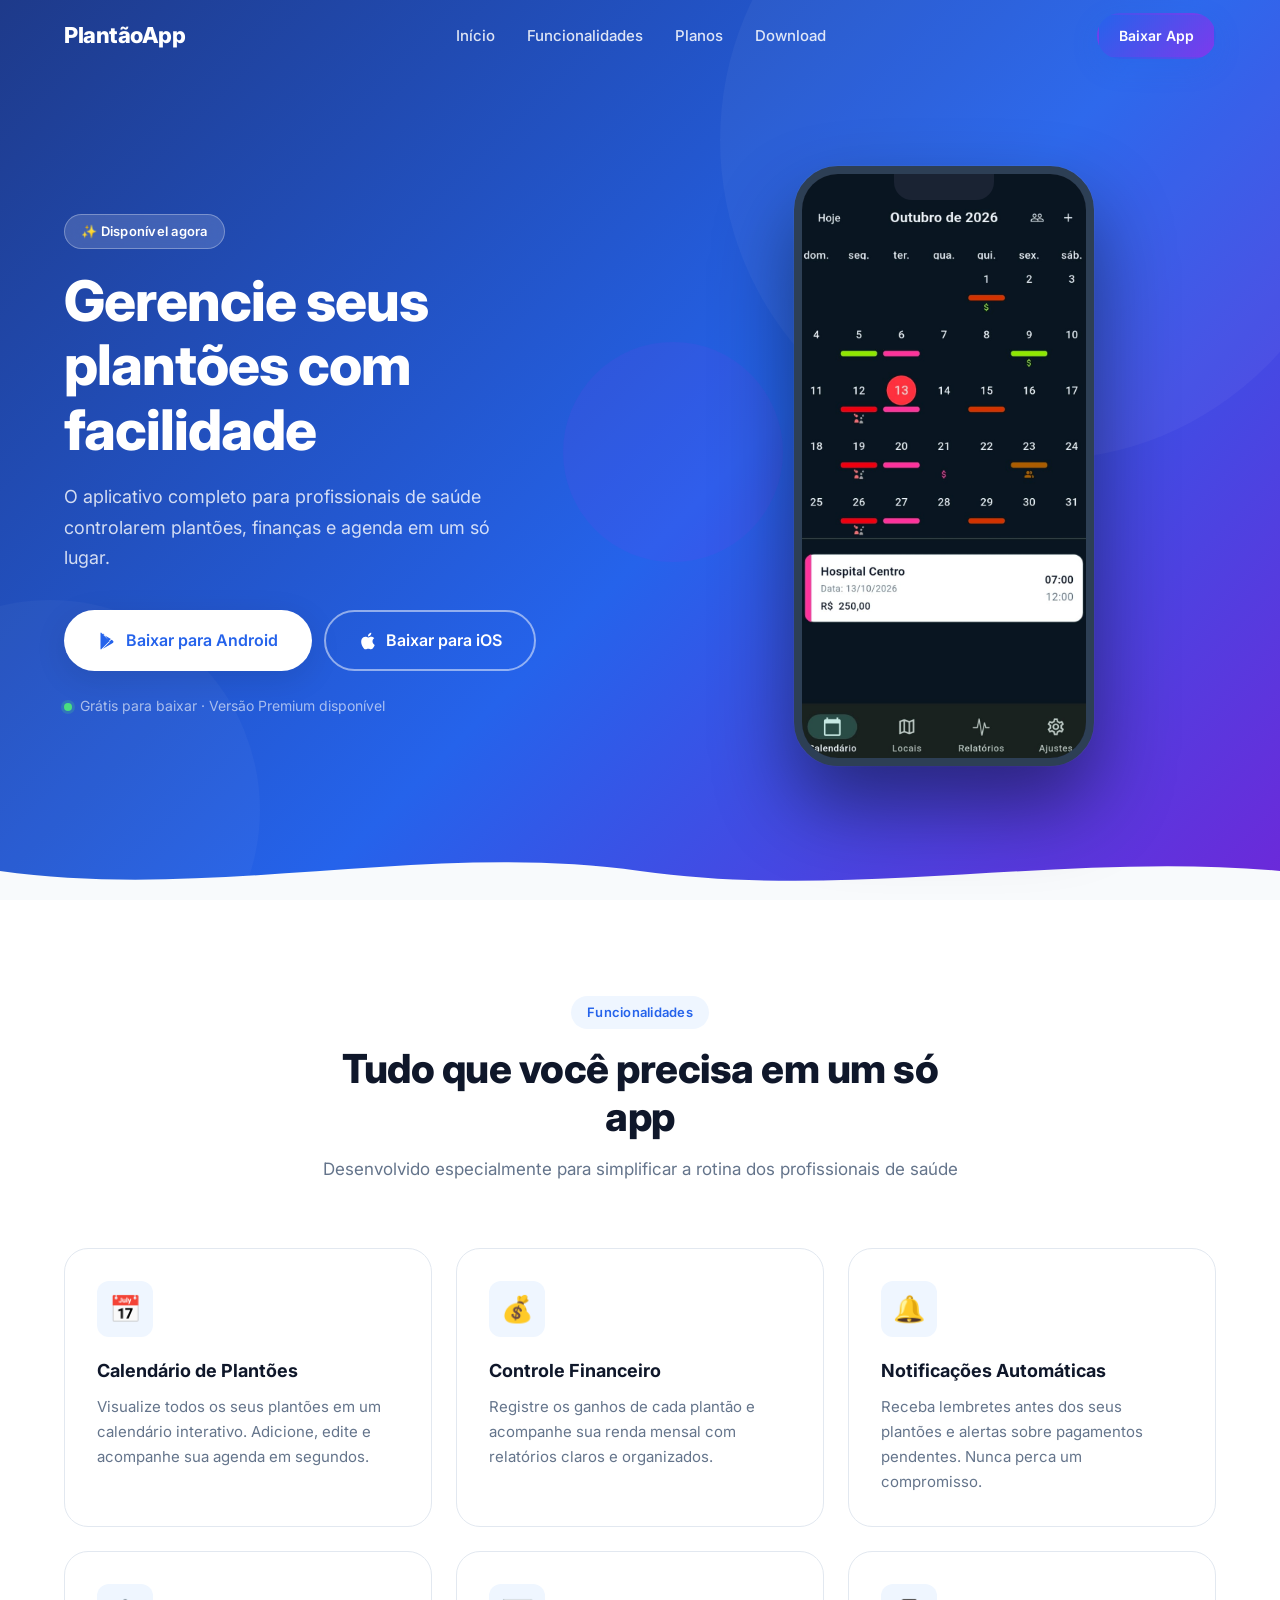
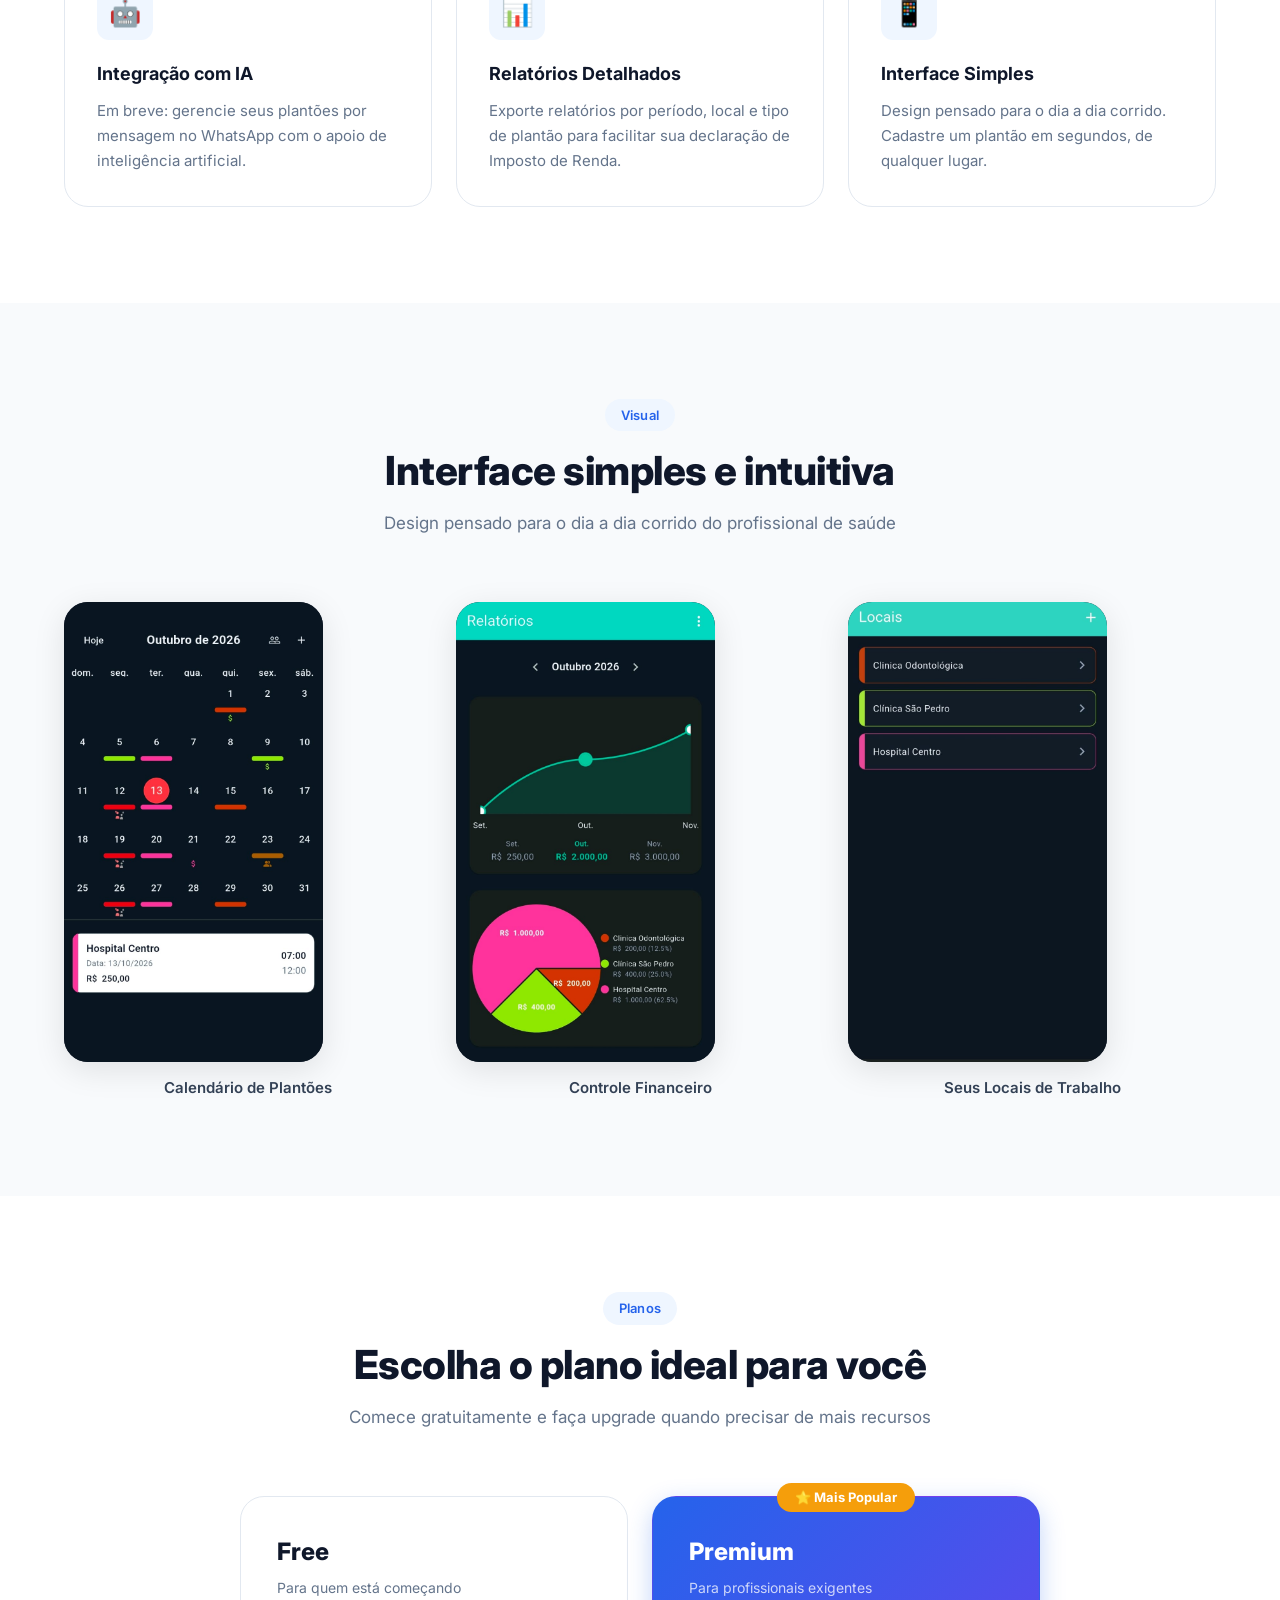
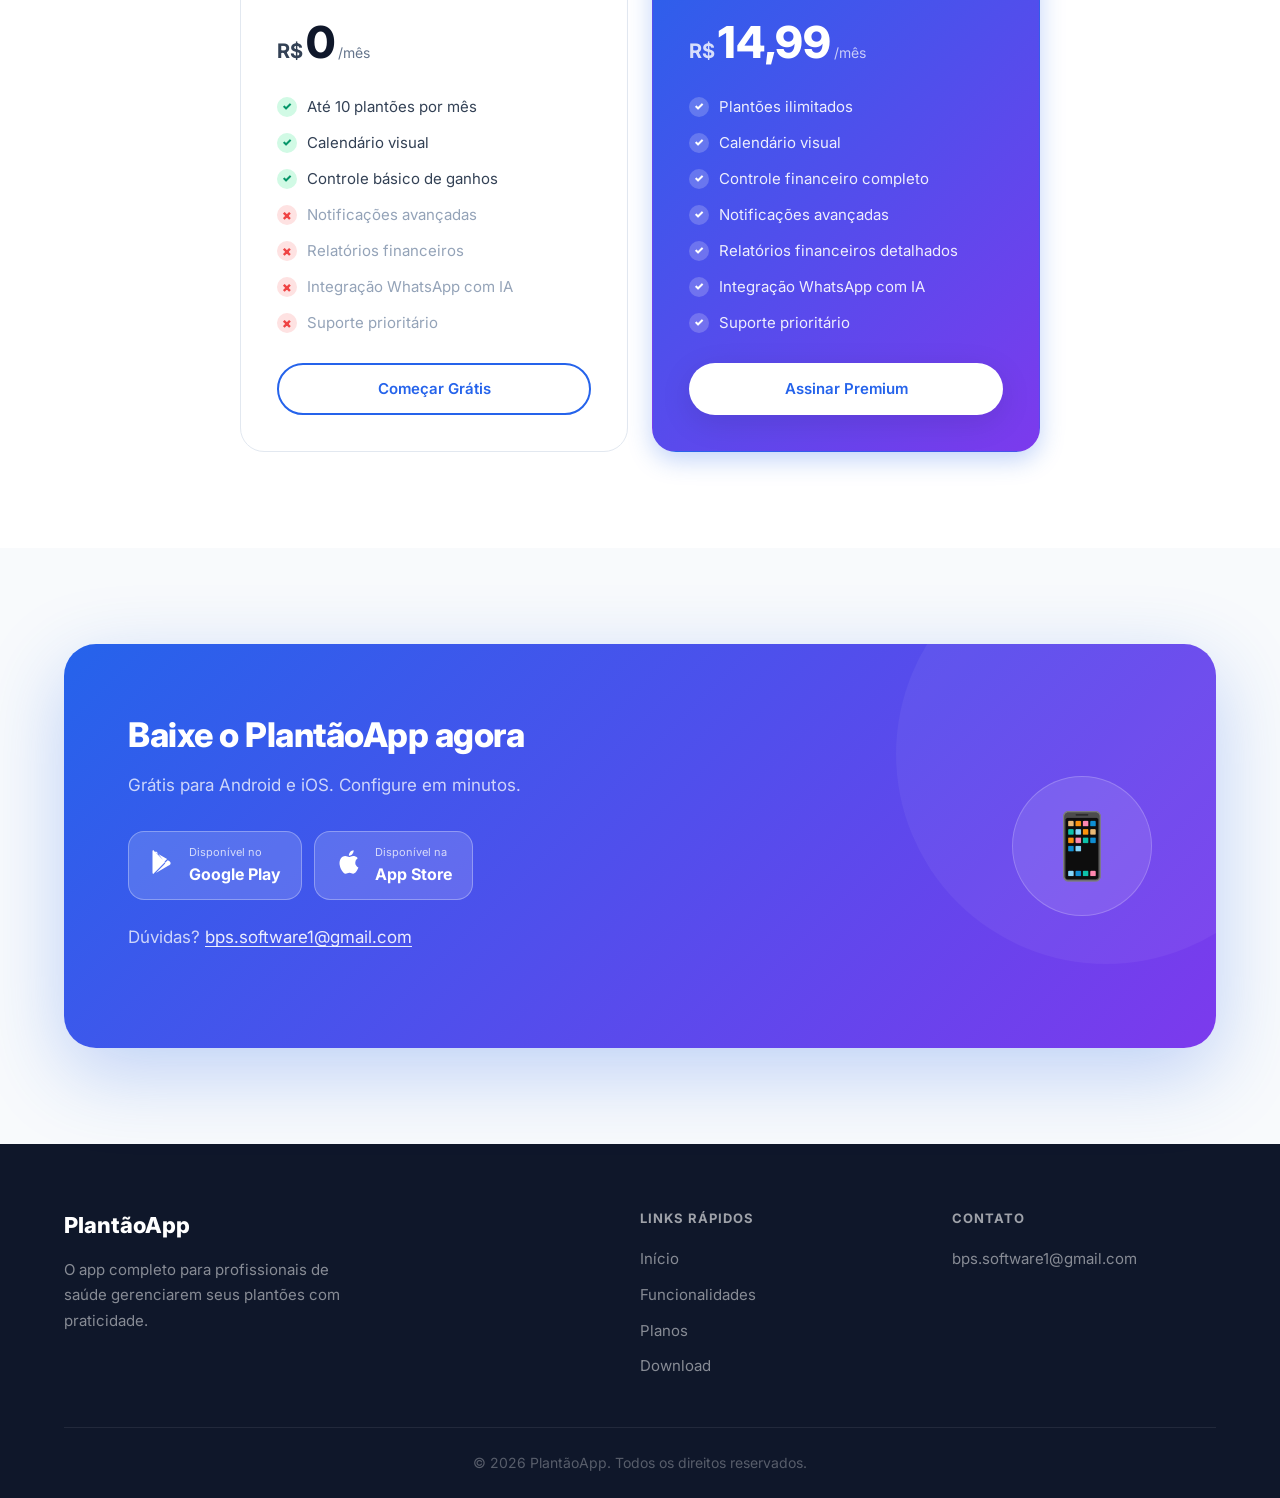
==== index.html @ 80393193 "Ultima atualização para este repositório. Continuação no github da empresa "bpsSoftwareTech"" ====
<!DOCTYPE html>
<html lang="pt-BR">
<head>
  <meta charset="UTF-8">
  <meta name="viewport" content="width=device-width, initial-scale=1.0">
  <meta name="description" id="meta-description" content="Gerencie seus plantões com facilidade">
  <meta name="theme-color" content="#2563EB">
  <title>PlantãoApp</title>
  <link rel="preconnect" href="https://fonts.googleapis.com">
  <link rel="preconnect" href="https://fonts.gstatic.com" crossorigin>
  <link href="https://fonts.googleapis.com/css2?family=Inter:wght@400;500;600;700;800&display=swap" rel="stylesheet">
  <link rel="stylesheet" href="styles.css">
</head>
<body>

  <!-- ===== NAVBAR ===== -->
  <nav class="navbar" id="navbar">
    <div class="container nav-container">
      <a href="#inicio" class="logo" id="nav-logo">APP_NAME</a>

      <ul class="nav-links" id="nav-links">
        <li><a href="#inicio" class="nav-link">Início</a></li>
        <li><a href="#funcionalidades" class="nav-link">Funcionalidades</a></li>
        <li><a href="#planos" class="nav-link">Planos</a></li>
        <li><a href="#download" class="nav-link">Download</a></li>
      </ul>

      <div class="nav-actions">
        <a href="#download" class="btn btn-primary nav-cta btn-ripple" id="nav-cta">Baixar App</a>
        <button class="hamburger" id="hamburger" aria-label="Abrir menu">
          <span></span>
          <span></span>
          <span></span>
        </button>
      </div>
    </div>
  </nav>

  <!-- ===== HERO ===== -->
  <section class="hero" id="inicio">
    <div class="hero-circles" aria-hidden="true">
      <div class="circle c1"></div>
      <div class="circle c2"></div>
      <div class="circle c3"></div>
    </div>

    <div class="container hero-container">
      <!-- Texto principal -->
      <div class="hero-text">
        <span class="badge badge-hero">✨ Disponível agora</span>
        <h1 class="hero-title" id="hero-title">Gerencie seus plantões com facilidade</h1>
        <p class="hero-subtitle" id="hero-subtitle">
          O aplicativo completo para profissionais de saúde controlarem plantões, finanças e agenda em um só lugar.
        </p>
        <div class="hero-cta">
          <a href="#" class="btn btn-white btn-large btn-ripple" id="hero-android">
            <svg width="20" height="20" viewBox="0 0 24 24" fill="currentColor" aria-hidden="true">
              <path d="M3.609 1.814L13.792 12 3.61 22.186a.996.996 0 01-.61-.92V2.734a1 1 0 01.609-.92zm10.89 10.893l2.302 2.302-10.937 6.333 8.635-8.635zm3.199-1.199c.539.428.829 1.019.829 1.492s-.29 1.064-.83 1.492l-1.628.942-2.504-2.504 2.504-2.504 1.629.942v.14zm-13.126-8.34l10.937 6.333-2.302 2.302L6.572 3.168z"/>
            </svg>
            Baixar para Android
          </a>
          <a href="#" class="btn btn-outline-white btn-large btn-ripple" id="hero-ios">
            <svg width="20" height="20" viewBox="0 0 24 24" fill="currentColor" aria-hidden="true">
              <path d="M18.71 19.5c-.83 1.24-1.71 2.45-3.05 2.47-1.34.03-1.77-.79-3.29-.79-1.53 0-2 .77-3.27.82-1.31.05-2.3-1.32-3.14-2.53C4.25 17 2.94 12.45 4.7 9.39c.87-1.52 2.43-2.48 4.12-2.51 1.28-.02 2.5.87 3.29.87.78 0 2.26-1.07 3.8-.91.65.03 2.47.26 3.64 1.98-.22.14-2.19 1.28-2.17 3.8.03 3.02 2.65 4.03 2.68 4.04-.03.07-.42 1.44-1.36 2.78M13 3.5c.73-.83 1.94-1.46 2.94-1.5.13 1.17-.34 2.35-1.04 3.19-.69.85-1.83 1.51-2.95 1.42-.15-1.15.41-2.35 1.05-3.11z"/>
            </svg>
            Baixar para iOS
          </a>
        </div>
        <p class="hero-note">
          <span class="dot-green" aria-hidden="true"></span>
          Grátis para baixar · Versão Premium disponível
        </p>
      </div>

      <!-- Mockup do app com captura de tela real -->
      <div class="hero-visual" aria-hidden="true">
        <div class="phone-mockup">
          <div class="phone-notch"></div>
          <div class="phone-screen">
            <img src="img/screenshot-calendario.jpg" alt="Calendário de plantões do app" class="phone-screenshot">
          </div>
        </div>
      </div>
    </div>

    <div class="hero-wave" aria-hidden="true">
      <svg viewBox="0 0 1440 60" xmlns="http://www.w3.org/2000/svg" preserveAspectRatio="none">
        <path d="M0,30 C240,60 480,0 720,30 C960,60 1200,10 1440,30 L1440,60 L0,60 Z" fill="#F8FAFC"/>
      </svg>
    </div>
  </section>

  <!-- ===== FUNCIONALIDADES ===== -->
  <section class="section features-section" id="funcionalidades">
    <div class="container">
      <div class="section-header fade-in">
        <span class="badge badge-section">Funcionalidades</span>
        <h2>Tudo que você precisa em um só app</h2>
        <p>Desenvolvido especialmente para simplificar a rotina dos profissionais de saúde</p>
      </div>
      <!-- Cards gerados dinamicamente pelo script.js via FEATURES array -->
      <div class="features-grid" id="features-grid"></div>
    </div>
  </section>

  <!-- ===== SCREENSHOTS ===== -->
  <section class="section screenshots-section" id="capturas">
    <div class="container">
      <div class="section-header fade-in">
        <span class="badge badge-section">Visual</span>
        <h2>Interface simples e intuitiva</h2>
        <p>Design pensado para o dia a dia corrido do profissional de saúde</p>
      </div>
      <div class="screenshots-grid">

        <div class="screenshot-card fade-in">
          <div class="screenshot-frame">
            <img src="img/screenshot-calendario.jpg" alt="Calendário de plantões do app">
          </div>
          <p class="screenshot-label">Calendário de Plantões</p>
        </div>

        <div class="screenshot-card fade-in">
          <div class="screenshot-frame">
            <img src="img/screenshot-relatorios.jpg" alt="Relatório financeiro do app">
          </div>
          <p class="screenshot-label">Controle Financeiro</p>
        </div>

        <div class="screenshot-card fade-in">
          <div class="screenshot-frame">
            <img src="img/screenshot-locais.jpg" alt="Locais de trabalho cadastrados no app">
          </div>
          <p class="screenshot-label">Seus Locais de Trabalho</p>
        </div>

      </div>
    </div>
  </section>

  <!-- ===== PLANOS ===== -->
  <section class="section pricing-section" id="planos">
    <div class="container">
      <div class="section-header fade-in">
        <span class="badge badge-section">Planos</span>
        <h2>Escolha o plano ideal para você</h2>
        <p>Comece gratuitamente e faça upgrade quando precisar de mais recursos</p>
      </div>
      <div class="pricing-grid">

        <!-- Plano Free -->
        <div class="pricing-card fade-in">
          <div class="plan-top">
            <h3 class="plan-name">Free</h3>
            <p class="plan-desc">Para quem está começando</p>
            <div class="plan-price">
              <span class="price-currency">R$</span>
              <span class="price-amount">0</span>
              <span class="price-period">/mês</span>
            </div>
          </div>
          <ul class="plan-features-list">
            <li class="feat-yes">Até 10 plantões por mês</li>
            <li class="feat-yes">Calendário visual</li>
            <li class="feat-yes">Controle básico de ganhos</li>
            <li class="feat-no">Notificações avançadas</li>
            <li class="feat-no">Relatórios financeiros</li>
            <li class="feat-no">Integração WhatsApp com IA</li>
            <li class="feat-no">Suporte prioritário</li>
          </ul>
          <a href="#download" class="btn btn-outline btn-full btn-ripple">Começar Grátis</a>
        </div>

        <!-- Plano Premium -->
        <div class="pricing-card pricing-featured fade-in">
          <div class="popular-tag">⭐ Mais Popular</div>
          <div class="plan-top">
            <h3 class="plan-name">Premium</h3>
            <p class="plan-desc">Para profissionais exigentes</p>
            <div class="plan-price">
              <span class="price-currency">R$</span>
              <span class="price-amount">14,99</span>
              <span class="price-period">/mês</span>
            </div>
          </div>
          <ul class="plan-features-list">
            <li class="feat-yes">Plantões ilimitados</li>
            <li class="feat-yes">Calendário visual</li>
            <li class="feat-yes">Controle financeiro completo</li>
            <li class="feat-yes">Notificações avançadas</li>
            <li class="feat-yes">Relatórios financeiros detalhados</li>
            <li class="feat-yes">Integração WhatsApp com IA</li>
            <li class="feat-yes">Suporte prioritário</li>
          </ul>
          <a href="#" class="btn btn-white btn-full btn-ripple" id="premium-btn">Assinar Premium</a>
        </div>

      </div>
    </div>
  </section>

  <!-- ===== DOWNLOAD ===== -->
  <section class="download-section" id="download">
    <div class="container">
      <div class="download-inner fade-in">
        <div class="download-text">
          <h2 id="download-title">Baixe agora e comece a organizar seus plantões</h2>
          <p id="download-subtitle">Grátis para Android e iOS. Configure em minutos.</p>
          <div class="store-buttons">
            <a href="#" class="store-btn btn-ripple" id="download-android">
              <div class="store-icon">
                <svg width="28" height="28" viewBox="0 0 24 24" fill="currentColor">
                  <path d="M3.609 1.814L13.792 12 3.61 22.186a.996.996 0 01-.61-.92V2.734a1 1 0 01.609-.92zm10.89 10.893l2.302 2.302-10.937 6.333 8.635-8.635zm3.199-1.199c.539.428.829 1.019.829 1.492s-.29 1.064-.83 1.492l-1.628.942-2.504-2.504 2.504-2.504 1.629.942v.14zm-13.126-8.34l10.937 6.333-2.302 2.302L6.572 3.168z"/>
                </svg>
              </div>
              <div class="store-text">
                <small>Disponível no</small>
                <strong>Google Play</strong>
              </div>
            </a>
            <a href="#" class="store-btn btn-ripple" id="download-ios">
              <div class="store-icon">
                <svg width="28" height="28" viewBox="0 0 24 24" fill="currentColor">
                  <path d="M18.71 19.5c-.83 1.24-1.71 2.45-3.05 2.47-1.34.03-1.77-.79-3.29-.79-1.53 0-2 .77-3.27.82-1.31.05-2.3-1.32-3.14-2.53C4.25 17 2.94 12.45 4.7 9.39c.87-1.52 2.43-2.48 4.12-2.51 1.28-.02 2.5.87 3.29.87.78 0 2.26-1.07 3.8-.91.65.03 2.47.26 3.64 1.98-.22.14-2.19 1.28-2.17 3.8.03 3.02 2.65 4.03 2.68 4.04-.03.07-.42 1.44-1.36 2.78M13 3.5c.73-.83 1.94-1.46 2.94-1.5.13 1.17-.34 2.35-1.04 3.19-.69.85-1.83 1.51-2.95 1.42-.15-1.15.41-2.35 1.05-3.11z"/>
                </svg>
              </div>
              <div class="store-text">
                <small>Disponível na</small>
                <strong>App Store</strong>
              </div>
            </a>
          </div>
          <p class="download-contact">
            Dúvidas? <a href="mailto:bps.software1@gmail.com" id="download-email">bps.software1@gmail.com</a>
          </p>
        </div>
        <div class="download-illustration" aria-hidden="true">
          <div class="dl-circle">📱</div>
        </div>
      </div>
    </div>
  </section>

  <!-- ===== FOOTER ===== -->
  <footer class="footer">
    <div class="container">
      <div class="footer-grid">
        <div class="footer-col footer-brand">
          <span class="footer-logo" id="footer-logo">APP_NAME</span>
          <p class="footer-desc" id="footer-description">
            O app completo para profissionais de saúde gerenciarem seus plantões com praticidade.
          </p>
        </div>
        <div class="footer-col">
          <h4 class="footer-heading">Links Rápidos</h4>
          <ul class="footer-links">
            <li><a href="#inicio">Início</a></li>
            <li><a href="#funcionalidades">Funcionalidades</a></li>
            <li><a href="#planos">Planos</a></li>
            <li><a href="#download">Download</a></li>
          </ul>
        </div>
        <div class="footer-col">
          <h4 class="footer-heading">Contato</h4>
          <ul class="footer-links">
            <li><a href="mailto:bps.software1@gmail.com" id="footer-email">bps.software1@gmail.com</a></li>
          </ul>
        </div>
      </div>
      <div class="footer-bottom">
        <p id="footer-copy">© 2025 APP_NAME. Todos os direitos reservados.</p>
      </div>
    </div>
  </footer>

  <script src="script.js"></script>
</body>
</html>
---- styles.css ----
/* ============================================================
   VARIÁVEIS GLOBAIS
   ============================================================ */
:root {
  --primary:        #2563EB;
  --primary-dark:   #1D4ED8;
  --primary-light:  #EFF6FF;
  --secondary:      #7C3AED;
  --gradient:       linear-gradient(135deg, #2563EB 0%, #7C3AED 100%);
  --gradient-hero:  linear-gradient(135deg, #1E3A8A 0%, #2563EB 55%, #6D28D9 100%);

  --text-dark:  #0F172A;
  --text-body:  #334155;
  --text-muted: #64748B;
  --text-light: #94A3B8;

  --bg-white: #FFFFFF;
  --bg-gray:  #F8FAFC;
  --bg-light: #F1F5F9;
  --border:   #E2E8F0;

  --shadow-sm: 0 2px 8px rgba(0,0,0,.06);
  --shadow:    0 4px 20px rgba(0,0,0,.08);
  --shadow-md: 0 8px 32px rgba(0,0,0,.10);
  --shadow-lg: 0 16px 48px rgba(0,0,0,.12);
  --shadow-primary: 0 8px 24px rgba(37,99,235,.28);

  --radius-sm: 8px;
  --radius:    12px;
  --radius-md: 16px;
  --radius-lg: 24px;
  --radius-xl: 32px;
  --radius-full: 9999px;

  --transition: .25s ease;
  --nav-height: 72px;
  --section-pad: 96px;
}

/* ============================================================
   RESET & BASE
   ============================================================ */
*, *::before, *::after { box-sizing: border-box; margin: 0; padding: 0; }

html { scroll-behavior: smooth; -webkit-text-size-adjust: 100%; }

body {
  font-family: 'Inter', -apple-system, BlinkMacSystemFont, 'Segoe UI', sans-serif;
  font-size: 16px;
  line-height: 1.6;
  color: var(--text-body);
  background: var(--bg-white);
  overflow-x: hidden;
}

img  { max-width: 100%; height: auto; display: block; }
a    { text-decoration: none; color: inherit; }
ul   { list-style: none; }

/* ============================================================
   UTILITÁRIOS
   ============================================================ */
.container {
  max-width: 1200px;
  margin: 0 auto;
  padding: 0 24px;
}

.section { padding: var(--section-pad) 0; }

/* ============================================================
   BOTÕES
   ============================================================ */
.btn {
  display: inline-flex;
  align-items: center;
  gap: 8px;
  padding: 12px 24px;
  border-radius: var(--radius-full);
  font-weight: 600;
  font-size: 15px;
  cursor: pointer;
  border: 2px solid transparent;
  transition: all var(--transition);
  position: relative;
  overflow: hidden;
  white-space: nowrap;
}

.btn-primary {
  background: var(--gradient);
  color: #fff;
  box-shadow: var(--shadow-primary);
}
.btn-primary:hover { transform: translateY(-2px); box-shadow: 0 12px 32px rgba(37,99,235,.38); }

.btn-outline {
  background: transparent;
  color: var(--primary);
  border-color: var(--primary);
}
.btn-outline:hover { background: var(--primary-light); transform: translateY(-2px); }

.btn-white {
  background: #fff;
  color: var(--primary);
  box-shadow: var(--shadow-md);
}
.btn-white:hover { transform: translateY(-2px); box-shadow: var(--shadow-lg); }

.btn-outline-white {
  background: transparent;
  color: #fff;
  border-color: rgba(255,255,255,.5);
}
.btn-outline-white:hover {
  background: rgba(255,255,255,.15);
  border-color: #fff;
  transform: translateY(-2px);
}

.btn-large { padding: 16px 32px; font-size: 16px; }
.btn-full  { width: 100%; justify-content: center; }

/* Ripple */
.btn-ripple .ripple {
  position: absolute;
  border-radius: 50%;
  background: rgba(255,255,255,.3);
  transform: scale(0);
  animation: rippleAnim .6s linear;
  pointer-events: none;
}
@keyframes rippleAnim { to { transform: scale(4); opacity: 0; } }

/* ============================================================
   BADGES
   ============================================================ */
.badge {
  display: inline-flex;
  align-items: center;
  padding: 6px 16px;
  border-radius: var(--radius-full);
  font-size: 13px;
  font-weight: 600;
  letter-spacing: .02em;
}
.badge-hero {
  background: rgba(255,255,255,.15);
  color: #fff;
  border: 1px solid rgba(255,255,255,.3);
  backdrop-filter: blur(8px);
  margin-bottom: 20px;
}
.badge-section {
  background: var(--primary-light);
  color: var(--primary);
  margin-bottom: 16px;
}

/* ============================================================
   NAVBAR
   ============================================================ */
.navbar {
  position: fixed;
  top: 0; left: 0; right: 0;
  z-index: 1000;
  height: var(--nav-height);
  background: transparent;
  transition: background var(--transition), box-shadow var(--transition);
}
.navbar.scrolled {
  background: rgba(255,255,255,.96);
  backdrop-filter: blur(16px);
  box-shadow: 0 1px 0 var(--border), var(--shadow-sm);
}

.nav-container {
  display: flex;
  align-items: center;
  justify-content: space-between;
  height: 100%;
}

.logo {
  font-size: 22px;
  font-weight: 800;
  color: #fff;
  letter-spacing: -.5px;
  transition: color var(--transition);
}
.navbar.scrolled .logo { color: var(--text-dark); }

.nav-links {
  display: flex;
  align-items: center;
  gap: 4px;
}

.nav-link {
  padding: 8px 14px;
  border-radius: var(--radius-sm);
  font-size: 15px;
  font-weight: 500;
  color: rgba(255,255,255,.85);
  transition: color var(--transition), background var(--transition);
}
.nav-link:hover { color: #fff; background: rgba(255,255,255,.12); }
.navbar.scrolled .nav-link { color: var(--text-body); }
.navbar.scrolled .nav-link:hover { color: var(--primary); background: var(--primary-light); }

.nav-actions { display: flex; align-items: center; gap: 12px; }

.nav-cta { font-size: 14px; padding: 10px 20px; }

/* Hamburger */
.hamburger {
  display: none;
  flex-direction: column;
  gap: 5px;
  background: none;
  border: none;
  cursor: pointer;
  padding: 4px;
}
.hamburger span {
  display: block;
  width: 24px; height: 2px;
  background: #fff;
  border-radius: 2px;
  transition: transform var(--transition), opacity var(--transition);
}
.navbar.scrolled .hamburger span { background: var(--text-dark); }
.hamburger.active span:nth-child(1) { transform: translateY(7px) rotate(45deg); }
.hamburger.active span:nth-child(2) { opacity: 0; transform: scaleX(0); }
.hamburger.active span:nth-child(3) { transform: translateY(-7px) rotate(-45deg); }

/* ============================================================
   HERO
   ============================================================ */
.hero {
  min-height: 100vh;
  background: var(--gradient-hero);
  position: relative;
  overflow: hidden;
  display: flex;
  align-items: center;
  padding-top: var(--nav-height);
}

/* Círculos decorativos */
.hero-circles { position: absolute; inset: 0; pointer-events: none; overflow: hidden; }
.circle { position: absolute; border-radius: 50%; }
.c1 { width: 640px; height: 640px; top: -180px; right: -80px;  background: rgba(255,255,255,.04); }
.c2 { width: 420px; height: 420px; bottom: -120px; left: -160px; background: rgba(255,255,255,.03); }
.c3 { width: 220px; height: 220px; top: 38%; left: 44%; background: rgba(124,58,237,.12); }

.hero-container {
  display: grid;
  grid-template-columns: 1fr 1fr;
  gap: 64px;
  align-items: center;
  padding-top: 60px;
  padding-bottom: 100px;
  position: relative;
  z-index: 1;
}

.hero-text {
  display: flex;
  flex-direction: column;
  align-items: flex-start;
}

/* Entrada animada dos elementos do hero */
.hero-text > * { animation: heroEntry .7s ease backwards; }
.badge-hero        { animation-delay: .1s; }
.hero-title        { animation-delay: .2s; }
.hero-subtitle     { animation-delay: .32s; }
.hero-cta          { animation-delay: .44s; }
.hero-note         { animation-delay: .54s; }
.hero-visual       { animation: heroEntry .8s ease .25s backwards; }

@keyframes heroEntry {
  from { opacity: 0; transform: translateY(22px); }
  to   { opacity: 1; transform: translateY(0); }
}

.hero-title {
  font-size: clamp(34px, 4.5vw, 56px);
  font-weight: 800;
  color: #fff;
  line-height: 1.15;
  letter-spacing: -1px;
  margin-bottom: 20px;
}

.hero-subtitle {
  font-size: 18px;
  color: rgba(255,255,255,.8);
  line-height: 1.7;
  margin-bottom: 36px;
  max-width: 440px;
}

.hero-cta { display: flex; flex-wrap: wrap; gap: 12px; margin-bottom: 24px; }

.hero-note {
  display: flex;
  align-items: center;
  gap: 8px;
  font-size: 14px;
  color: rgba(255,255,255,.6);
}

.dot-green {
  width: 8px; height: 8px;
  border-radius: 50%;
  background: #4ADE80;
  box-shadow: 0 0 0 3px rgba(74,222,128,.2);
  flex-shrink: 0;
}

/* Onda de transição */
.hero-wave { position: absolute; bottom: -1px; left: 0; right: 0; line-height: 0; }
.hero-wave svg { width: 100%; height: 60px; }

/* ============================================================
   PHONE MOCKUP
   ============================================================ */
.hero-visual { display: flex; justify-content: center; align-items: center; }

.phone-mockup {
  width: 300px;
  height: 600px;
  background: #1A2333;
  border-radius: 44px;
  border: 8px solid #2D3F55;
  box-shadow:
    inset 0 0 0 2px rgba(255,255,255,.05),
    0 40px 80px rgba(0,0,0,.45),
    0 0 0 .5px rgba(255,255,255,.08);
  position: relative;
  overflow: hidden;
  animation: float 5s ease-in-out infinite;
}

.phone-notch {
  position: absolute;
  top: 0; left: 50%;
  transform: translateX(-50%);
  width: 100px; height: 26px;
  background: #1A2333;
  border-radius: 0 0 18px 18px;
  z-index: 10;
}

.phone-screen {
  position: absolute;
  inset: 0;
  background: #F0F4F8;
  border-radius: 36px;
  overflow: hidden;
}

.phone-screenshot {
  width: 100%;
  height: 100%;
  object-fit: cover;
}

@keyframes float {
  0%, 100% { transform: translateY(0); }
  50%       { transform: translateY(-14px); }
}

/* ============================================================
   SECTION HEADERS
   ============================================================ */
.section-header {
  text-align: center;
  max-width: 640px;
  margin: 0 auto 64px;
  display: flex;
  flex-direction: column;
  align-items: center;
}
.section-header h2 {
  font-size: clamp(26px, 3.5vw, 40px);
  font-weight: 800;
  color: var(--text-dark);
  letter-spacing: -.5px;
  line-height: 1.2;
  margin-bottom: 14px;
}
.section-header p { font-size: 17px; color: var(--text-muted); line-height: 1.7; }

/* ============================================================
   FEATURES
   ============================================================ */
.features-section { background: var(--bg-white); }

.features-grid {
  display: grid;
  grid-template-columns: repeat(3, 1fr);
  gap: 24px;
}

.feature-card {
  background: var(--bg-white);
  border: 1px solid var(--border);
  border-radius: var(--radius-lg);
  padding: 32px;
  transition: all var(--transition);
}
.feature-card:hover {
  transform: translateY(-5px);
  box-shadow: var(--shadow-lg);
  border-color: transparent;
}

.feature-icon {
  width: 56px; height: 56px;
  border-radius: var(--radius);
  background: var(--primary-light);
  display: flex;
  align-items: center;
  justify-content: center;
  font-size: 26px;
  margin-bottom: 20px;
  transition: background var(--transition);
}
.feature-card:hover .feature-icon { background: var(--gradient); }

.feature-card h3 { font-size: 18px; font-weight: 700; color: var(--text-dark); margin-bottom: 10px; }
.feature-card p  { font-size: 15px; color: var(--text-muted); line-height: 1.65; }

/* ============================================================
   SCREENSHOTS
   ============================================================ */
.screenshots-section { background: var(--bg-gray); }

.screenshots-grid {
  display: grid;
  grid-template-columns: repeat(3, 1fr);
  gap: 24px;
}

.screenshot-card { text-align: center; }

.screenshot-placeholder {
  background: var(--bg-light);
  border: 2px dashed var(--border);
  border-radius: var(--radius-lg);
  aspect-ratio: 9 / 16;
  max-height: 380px;
  display: flex;
  flex-direction: column;
  align-items: center;
  justify-content: center;
  gap: 12px;
  color: var(--text-light);
  transition: all var(--transition);
  overflow: hidden;
}
.screenshot-placeholder:hover { border-color: var(--primary); color: var(--primary); background: var(--primary-light); }
.screenshot-placeholder span { font-size: 13px; font-weight: 500; }

.screenshot-frame {
  background: var(--text-dark);
  border-radius: var(--radius-lg);
  aspect-ratio: 9 / 16;
  max-height: 460px;
  overflow: hidden;
  box-shadow: var(--shadow-md);
}
.screenshot-frame img {
  width: 100%;
  height: 100%;
  object-fit: cover;
  object-position: top;
}

.screenshot-label { margin-top: 14px; font-weight: 600; color: var(--text-body); font-size: 15px; }

/* ============================================================
   PRICING
   ============================================================ */
.pricing-section { background: var(--bg-white); }

.pricing-grid {
  display: grid;
  grid-template-columns: repeat(2, 1fr);
  gap: 24px;
  max-width: 800px;
  margin: 0 auto;
}

.pricing-card {
  background: var(--bg-white);
  border: 1px solid var(--border);
  border-radius: var(--radius-lg);
  padding: 36px;
  position: relative;
  transition: all var(--transition);
}
.pricing-card:hover { box-shadow: var(--shadow-md); }

.pricing-featured {
  background: var(--gradient);
  border-color: transparent;
  box-shadow: var(--shadow-primary);
}
.pricing-featured:hover { transform: translateY(-5px); box-shadow: 0 20px 60px rgba(37,99,235,.32); }

.popular-tag {
  position: absolute;
  top: -14px; left: 50%;
  transform: translateX(-50%);
  background: #F59E0B;
  color: #fff;
  font-size: 13px; font-weight: 700;
  padding: 4px 18px;
  border-radius: var(--radius-full);
  white-space: nowrap;
}

.plan-top { margin-bottom: 28px; }

.plan-name { font-size: 24px; font-weight: 800; color: var(--text-dark); margin-bottom: 6px; }
.pricing-featured .plan-name { color: #fff; }

.plan-desc { font-size: 14px; color: var(--text-muted); margin-bottom: 20px; }
.pricing-featured .plan-desc { color: rgba(255,255,255,.75); }

.plan-price { display: flex; align-items: baseline; gap: 3px; }
.price-currency { font-size: 20px; font-weight: 700; color: var(--text-body); }
.pricing-featured .price-currency { color: rgba(255,255,255,.8); }
.price-amount { font-size: 44px; font-weight: 800; color: var(--text-dark); line-height: 1; }
.pricing-featured .price-amount { color: #fff; }
.price-period { font-size: 14px; color: var(--text-muted); }
.pricing-featured .price-period { color: rgba(255,255,255,.7); }

.plan-features-list { display: flex; flex-direction: column; gap: 12px; margin-bottom: 28px; }

.plan-features-list li {
  display: flex;
  align-items: center;
  gap: 10px;
  font-size: 15px;
}

/* Ícone de check */
.feat-yes { color: var(--text-body); }
.feat-yes::before {
  content: "✓";
  display: inline-flex; align-items: center; justify-content: center;
  width: 20px; height: 20px;
  border-radius: 50%;
  background: #D1FAE5; color: #059669;
  font-size: 11px; font-weight: 900;
  flex-shrink: 0;
}
.pricing-featured .feat-yes { color: rgba(255,255,255,.9); }
.pricing-featured .feat-yes::before { background: rgba(255,255,255,.2); color: #fff; }

/* Ícone de X */
.feat-no { color: var(--text-light); }
.feat-no::before {
  content: "×";
  display: inline-flex; align-items: center; justify-content: center;
  width: 20px; height: 20px;
  border-radius: 50%;
  background: #FEE2E2; color: #EF4444;
  font-size: 14px; font-weight: 900;
  flex-shrink: 0;
}

/* Botão outline sobre fundo gradient (plano free sobreposto) */
.pricing-featured .btn-outline {
  border-color: rgba(255,255,255,.5);
  color: #fff;
}
.pricing-featured .btn-outline:hover {
  background: rgba(255,255,255,.15);
  border-color: #fff;
}

/* ============================================================
   DOWNLOAD
   ============================================================ */
.download-section {
  background: var(--bg-gray);
  padding: var(--section-pad) 0;
}

.download-inner {
  background: var(--gradient);
  border-radius: var(--radius-xl);
  padding: 64px;
  display: grid;
  grid-template-columns: 1fr auto;
  gap: 48px;
  align-items: center;
  box-shadow: 0 24px 80px rgba(37,99,235,.28);
  position: relative;
  overflow: hidden;
}
/* Círculo decorativo */
.download-inner::before {
  content: '';
  position: absolute;
  width: 420px; height: 420px;
  border-radius: 50%;
  background: rgba(255,255,255,.05);
  right: -100px; top: -100px;
  pointer-events: none;
}

.download-text h2 {
  font-size: clamp(22px, 3vw, 34px);
  font-weight: 800;
  color: #fff;
  margin-bottom: 10px;
  letter-spacing: -.5px;
}
.download-text p { font-size: 17px; color: rgba(255,255,255,.75); margin-bottom: 32px; }

.store-buttons { display: flex; flex-wrap: wrap; gap: 12px; margin-bottom: 24px; }

.store-btn {
  display: flex;
  align-items: center;
  gap: 12px;
  background: rgba(255,255,255,.15);
  border: 1px solid rgba(255,255,255,.3);
  border-radius: var(--radius-md);
  padding: 12px 20px;
  color: #fff;
  cursor: pointer;
  transition: all var(--transition);
  position: relative;
  overflow: hidden;
}
.store-btn:hover {
  background: rgba(255,255,255,.25);
  transform: translateY(-2px);
  box-shadow: 0 8px 24px rgba(0,0,0,.15);
}

.store-text { display: flex; flex-direction: column; }
.store-text small  { font-size: 11px; opacity: .75; }
.store-text strong { font-size: 16px; font-weight: 700; }

.download-contact { font-size: 14px; color: rgba(255,255,255,.65); }
.download-contact a { color: rgba(255,255,255,.9); text-decoration: underline; text-underline-offset: 3px; }

.download-illustration { display: flex; align-items: center; justify-content: center; }

.dl-circle {
  width: 140px; height: 140px;
  background: rgba(255,255,255,.1);
  border-radius: 50%;
  display: flex; align-items: center; justify-content: center;
  font-size: 64px;
  border: 1px solid rgba(255,255,255,.2);
  animation: pulse 3s ease-in-out infinite;
}

@keyframes pulse {
  0%, 100% { transform: scale(1); }
  50%       { transform: scale(1.06); }
}

/* ============================================================
   FOOTER
   ============================================================ */
.footer {
  background: var(--text-dark);
  padding: 64px 0 0;
}

.footer-grid {
  display: grid;
  grid-template-columns: 2fr 1fr 1fr;
  gap: 48px;
  padding-bottom: 48px;
  border-bottom: 1px solid rgba(255,255,255,.08);
}

.footer-logo {
  font-size: 22px; font-weight: 800;
  color: #fff;
  display: block;
  margin-bottom: 14px;
}
.footer-desc { font-size: 15px; color: rgba(255,255,255,.5); line-height: 1.7; max-width: 280px; }

.footer-heading {
  font-size: 13px; font-weight: 700;
  color: rgba(255,255,255,.6);
  text-transform: uppercase; letter-spacing: .08em;
  margin-bottom: 18px;
}

.footer-links { display: flex; flex-direction: column; gap: 10px; }
.footer-links a { font-size: 15px; color: rgba(255,255,255,.5); transition: color var(--transition); }
.footer-links a:hover { color: #fff; }

.footer-bottom { padding: 24px 0; text-align: center; }
.footer-bottom p { font-size: 14px; color: rgba(255,255,255,.3); }

/* ============================================================
   ANIMAÇÕES DE SCROLL
   ============================================================ */
.fade-in {
  opacity: 0;
  transform: translateY(24px);
  transition: opacity .6s ease, transform .6s ease;
}
.fade-in.visible { opacity: 1; transform: translateY(0); }

/* Stagger para feature cards */
.features-grid .feature-card:nth-child(2) { transition-delay: .1s; }
.features-grid .feature-card:nth-child(3) { transition-delay: .2s; }
.features-grid .feature-card:nth-child(4) { transition-delay: .05s; }
.features-grid .feature-card:nth-child(5) { transition-delay: .15s; }
.features-grid .feature-card:nth-child(6) { transition-delay: .25s; }

.screenshots-grid .screenshot-card:nth-child(2) { transition-delay: .1s; }
.screenshots-grid .screenshot-card:nth-child(3) { transition-delay: .2s; }
.pricing-grid .pricing-card:nth-child(2) { transition-delay: .12s; }

/* ============================================================
   RESPONSIVO — TABLET (≤ 900px)
   ============================================================ */
@media (max-width: 900px) {
  :root { --section-pad: 72px; }

  .hero-container {
    grid-template-columns: 1fr;
    text-align: center;
    gap: 48px;
  }
  .hero-text { align-items: center; }
  .hero-cta, .hero-note { justify-content: center; }

  .features-grid { grid-template-columns: repeat(2, 1fr); }

  .pricing-grid { grid-template-columns: 1fr; max-width: 420px; }

  .download-inner { grid-template-columns: 1fr; text-align: center; padding: 48px 40px; }
  .store-buttons { justify-content: center; }
  .download-illustration { display: none; }

  .footer-grid { grid-template-columns: 1fr 1fr; }
  .footer-brand { grid-column: 1 / -1; }
}

/* ============================================================
   RESPONSIVO — MOBILE (≤ 600px)
   ============================================================ */
@media (max-width: 600px) {
  :root { --section-pad: 56px; --nav-height: 64px; }

  /* Menu mobile */
  .hamburger { display: flex; }
  .nav-cta   { display: none; }

  .nav-links {
    position: fixed;
    top: var(--nav-height); left: 0; right: 0;
    background: #fff;
    flex-direction: column;
    gap: 0;
    padding: 12px 0;
    box-shadow: var(--shadow-md);
    transform: translateY(-8px);
    opacity: 0;
    pointer-events: none;
    transition: all var(--transition);
    z-index: 999;
  }
  .nav-links.open { transform: translateY(0); opacity: 1; pointer-events: all; }

  .nav-link {
    padding: 14px 24px !important;
    color: var(--text-body) !important;
    border-radius: 0 !important;
    width: 100%;
  }
  .nav-link:hover { background: var(--primary-light) !important; color: var(--primary) !important; }

  /* Hero */
  .hero-container { padding-top: 40px; padding-bottom: 80px; }
  .hero-title     { font-size: 30px; }
  .hero-subtitle  { font-size: 16px; }
  .btn-large      { padding: 14px 22px; font-size: 15px; }

  .phone-mockup { width: 210px; height: 420px; }

  /* Features */
  .features-grid { grid-template-columns: 1fr; }

  /* Screenshots */
  .screenshots-grid { grid-template-columns: 1fr; max-width: 280px; margin: 0 auto; }

  /* Download */
  .download-inner { padding: 40px 24px; border-radius: var(--radius-lg); }
  .store-btn { flex: 1 1 calc(50% - 6px); justify-content: center; }

  /* Footer */
  .footer-grid { grid-template-columns: 1fr; gap: 28px; }
  .footer-brand { grid-column: auto; }
}

/* ============================================================
   PÁGINA: REDEFINIR SENHA
   ============================================================ */
.reset-page {
  min-height: 100vh;
  display: flex;
  align-items: center;
  justify-content: center;
  background: var(--gradient-hero);
  padding: 24px;
}

.reset-shell { width: 100%; max-width: 420px; }

.reset-card {
  background: var(--bg-white);
  border-radius: var(--radius-lg);
  box-shadow: var(--shadow-lg);
  padding: 40px 32px;
}

.reset-logo {
  display: block;
  text-align: center;
  font-size: 20px;
  font-weight: 800;
  color: var(--primary);
  margin-bottom: 24px;
}

.reset-card h1 {
  font-size: 24px;
  font-weight: 700;
  color: var(--text-dark);
  text-align: center;
  margin-bottom: 8px;
}

.reset-subtitle {
  font-size: 15px;
  color: var(--text-muted);
  text-align: center;
  margin-bottom: 28px;
  line-height: 1.5;
}

.reset-label {
  display: block;
  font-size: 14px;
  font-weight: 600;
  color: var(--text-dark);
  margin-bottom: 6px;
}

.reset-input-wrap { position: relative; margin-bottom: 18px; }

.reset-input-wrap input {
  width: 100%;
  padding: 12px 44px 12px 16px;
  border: 2px solid var(--border);
  border-radius: var(--radius-sm);
  font-size: 15px;
  font-family: inherit;
  color: var(--text-dark);
  transition: border-color var(--transition);
}

.reset-input-wrap input:focus { outline: none; border-color: var(--primary); }

.reset-toggle {
  position: absolute;
  right: 6px;
  top: 50%;
  transform: translateY(-50%);
  background: none;
  border: none;
  cursor: pointer;
  font-size: 16px;
  padding: 6px;
  line-height: 1;
}

.reset-error {
  background: #FEF2F2;
  border: 1px solid #FECACA;
  color: #B91C1C;
  font-size: 14px;
  border-radius: var(--radius-sm);
  padding: 10px 14px;
  margin-bottom: 18px;
}

.reset-icon {
  width: 56px;
  height: 56px;
  border-radius: 50%;
  display: flex;
  align-items: center;
  justify-content: center;
  font-size: 26px;
  font-weight: 700;
  margin: 0 auto 20px;
}

.reset-icon-success { background: #DCFCE7; color: #15803D; }
.reset-icon-error   { background: #FEE2E2; color: #B91C1C; }

#reset-submit:disabled { opacity: .7; cursor: not-allowed; }
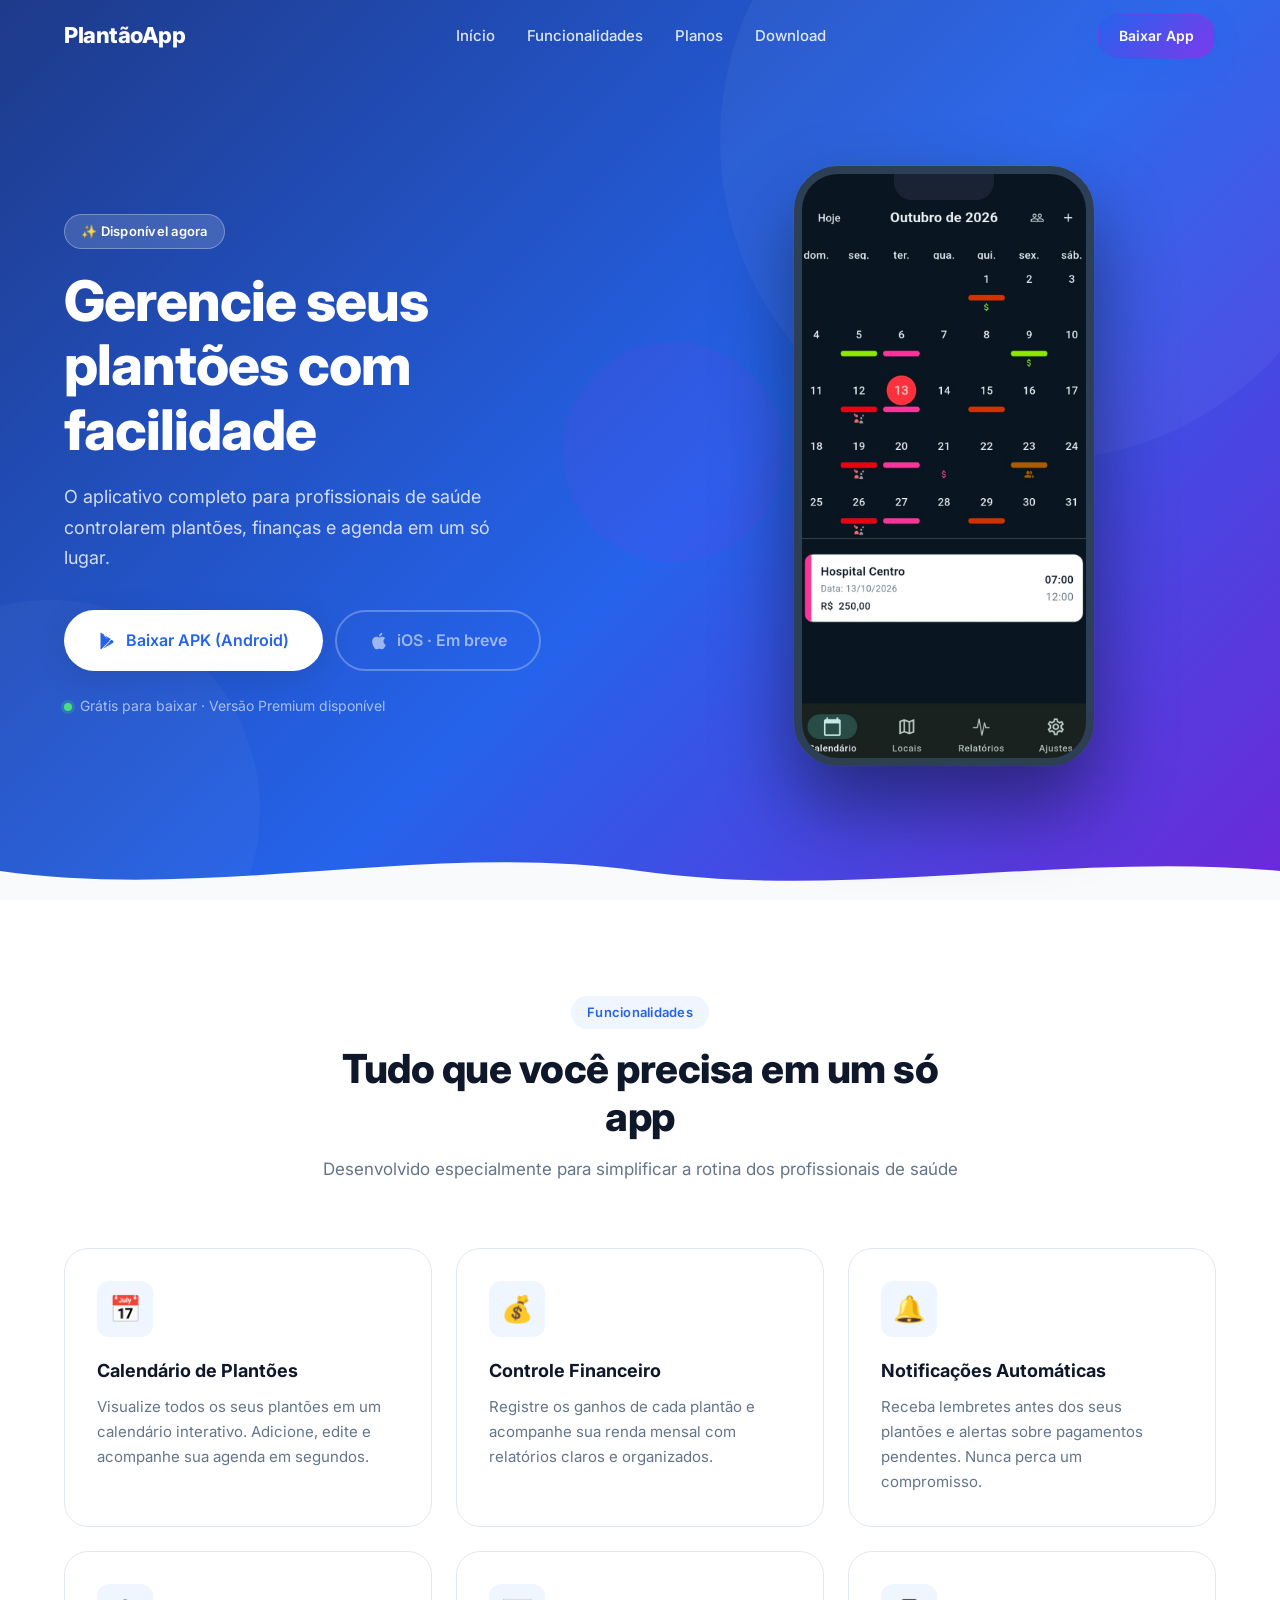
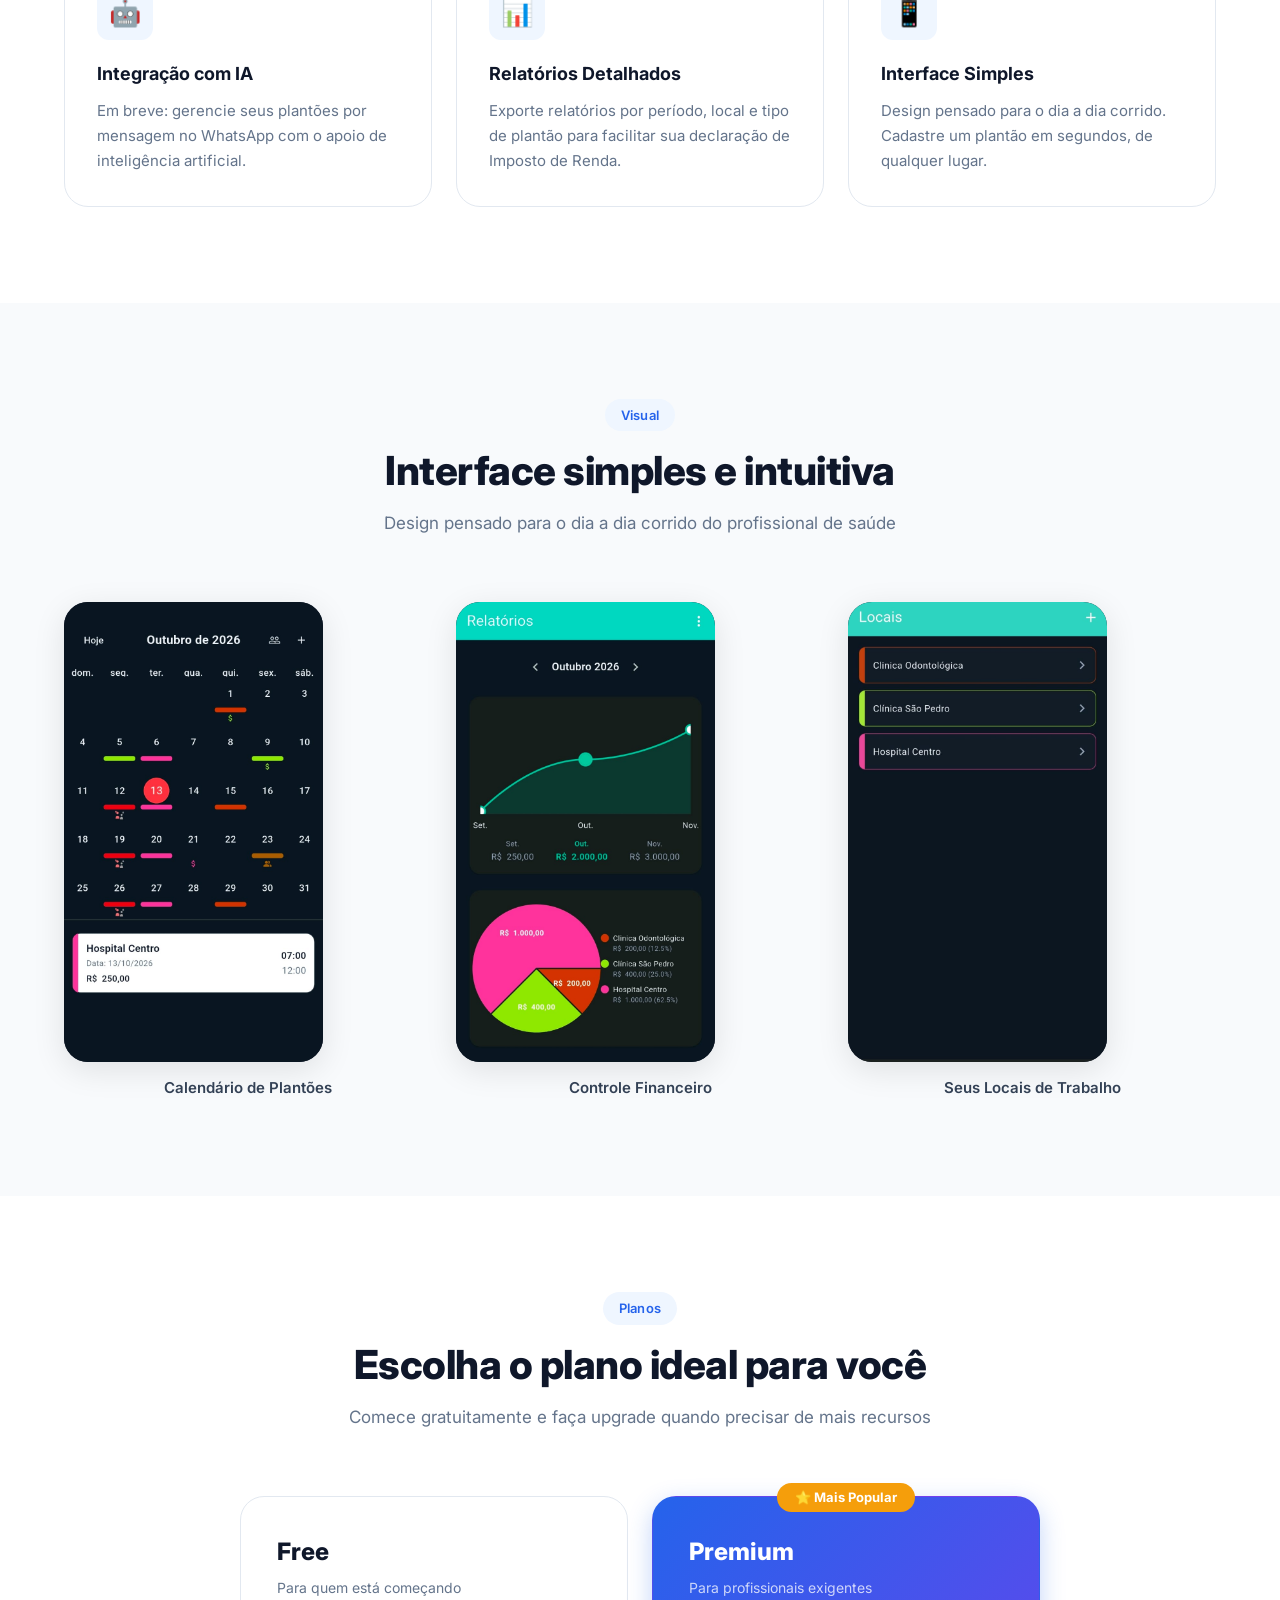
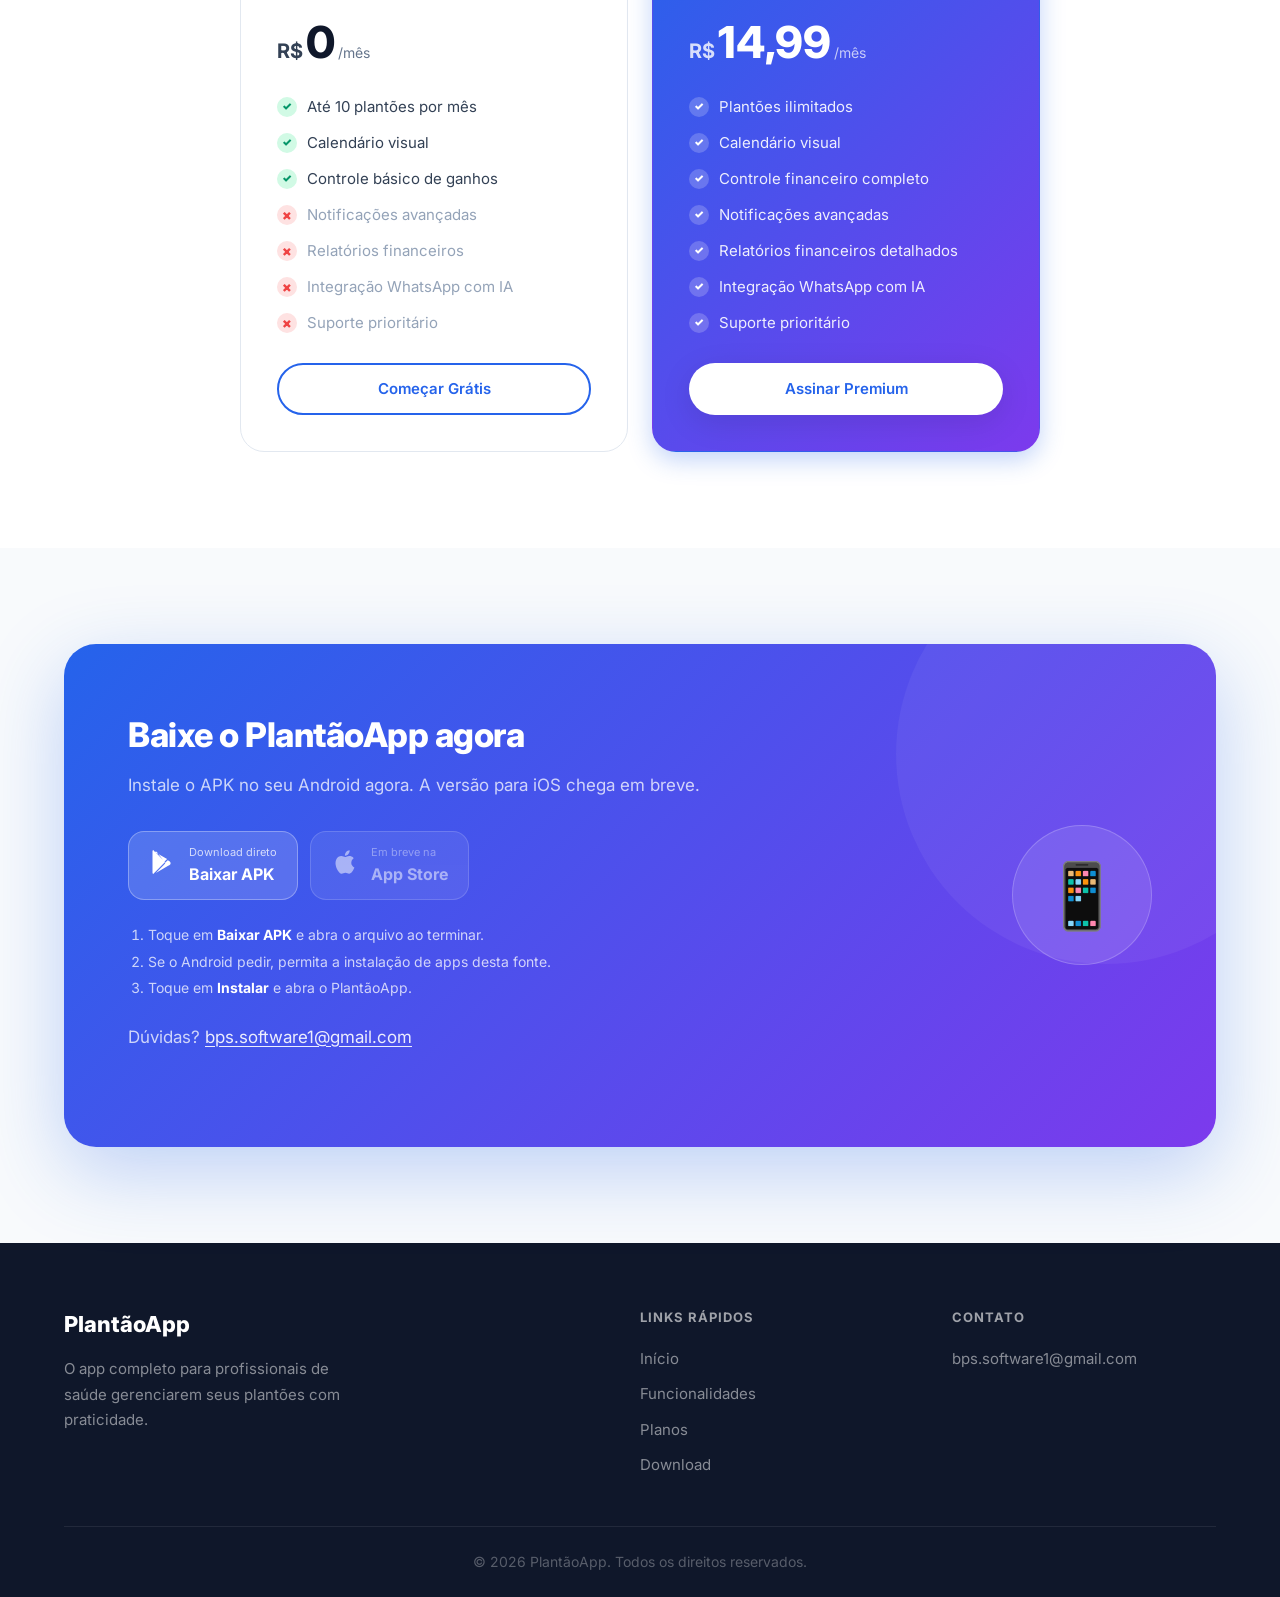
==== commit 663d4c3e: "Opção de download APK" ====
--- a/index.html
+++ b/index.html
@@ -53,17 +53,17 @@
           O aplicativo completo para profissionais de saúde controlarem plantões, finanças e agenda em um só lugar.
         </p>
         <div class="hero-cta">
-          <a href="#" class="btn btn-white btn-large btn-ripple" id="hero-android">
+          <a href="#" class="btn btn-white btn-large btn-ripple" id="hero-android" download>
             <svg width="20" height="20" viewBox="0 0 24 24" fill="currentColor" aria-hidden="true">
               <path d="M3.609 1.814L13.792 12 3.61 22.186a.996.996 0 01-.61-.92V2.734a1 1 0 01.609-.92zm10.89 10.893l2.302 2.302-10.937 6.333 8.635-8.635zm3.199-1.199c.539.428.829 1.019.829 1.492s-.29 1.064-.83 1.492l-1.628.942-2.504-2.504 2.504-2.504 1.629.942v.14zm-13.126-8.34l10.937 6.333-2.302 2.302L6.572 3.168z"/>
             </svg>
-            Baixar para Android
+            Baixar APK (Android)
           </a>
-          <a href="#" class="btn btn-outline-white btn-large btn-ripple" id="hero-ios">
+          <a href="#" class="btn btn-outline-white btn-large is-disabled" id="hero-ios" aria-disabled="true" tabindex="-1">
             <svg width="20" height="20" viewBox="0 0 24 24" fill="currentColor" aria-hidden="true">
               <path d="M18.71 19.5c-.83 1.24-1.71 2.45-3.05 2.47-1.34.03-1.77-.79-3.29-.79-1.53 0-2 .77-3.27.82-1.31.05-2.3-1.32-3.14-2.53C4.25 17 2.94 12.45 4.7 9.39c.87-1.52 2.43-2.48 4.12-2.51 1.28-.02 2.5.87 3.29.87.78 0 2.26-1.07 3.8-.91.65.03 2.47.26 3.64 1.98-.22.14-2.19 1.28-2.17 3.8.03 3.02 2.65 4.03 2.68 4.04-.03.07-.42 1.44-1.36 2.78M13 3.5c.73-.83 1.94-1.46 2.94-1.5.13 1.17-.34 2.35-1.04 3.19-.69.85-1.83 1.51-2.95 1.42-.15-1.15.41-2.35 1.05-3.11z"/>
             </svg>
-            Baixar para iOS
+            iOS · Em breve
           </a>
         </div>
         <p class="hero-note">
@@ -205,31 +205,36 @@
       <div class="download-inner fade-in">
         <div class="download-text">
           <h2 id="download-title">Baixe agora e comece a organizar seus plantões</h2>
-          <p id="download-subtitle">Grátis para Android e iOS. Configure em minutos.</p>
+          <p id="download-subtitle">Instale o APK no seu Android agora. A versão para iOS chega em breve.</p>
           <div class="store-buttons">
-            <a href="#" class="store-btn btn-ripple" id="download-android">
+            <a href="#" class="store-btn btn-ripple" id="download-android" download>
               <div class="store-icon">
                 <svg width="28" height="28" viewBox="0 0 24 24" fill="currentColor">
                   <path d="M3.609 1.814L13.792 12 3.61 22.186a.996.996 0 01-.61-.92V2.734a1 1 0 01.609-.92zm10.89 10.893l2.302 2.302-10.937 6.333 8.635-8.635zm3.199-1.199c.539.428.829 1.019.829 1.492s-.29 1.064-.83 1.492l-1.628.942-2.504-2.504 2.504-2.504 1.629.942v.14zm-13.126-8.34l10.937 6.333-2.302 2.302L6.572 3.168z"/>
                 </svg>
               </div>
               <div class="store-text">
-                <small>Disponível no</small>
-                <strong>Google Play</strong>
+                <small>Download direto</small>
+                <strong>Baixar APK</strong>
               </div>
             </a>
-            <a href="#" class="store-btn btn-ripple" id="download-ios">
+            <a href="#" class="store-btn is-disabled" id="download-ios" aria-disabled="true" tabindex="-1">
               <div class="store-icon">
                 <svg width="28" height="28" viewBox="0 0 24 24" fill="currentColor">
                   <path d="M18.71 19.5c-.83 1.24-1.71 2.45-3.05 2.47-1.34.03-1.77-.79-3.29-.79-1.53 0-2 .77-3.27.82-1.31.05-2.3-1.32-3.14-2.53C4.25 17 2.94 12.45 4.7 9.39c.87-1.52 2.43-2.48 4.12-2.51 1.28-.02 2.5.87 3.29.87.78 0 2.26-1.07 3.8-.91.65.03 2.47.26 3.64 1.98-.22.14-2.19 1.28-2.17 3.8.03 3.02 2.65 4.03 2.68 4.04-.03.07-.42 1.44-1.36 2.78M13 3.5c.73-.83 1.94-1.46 2.94-1.5.13 1.17-.34 2.35-1.04 3.19-.69.85-1.83 1.51-2.95 1.42-.15-1.15.41-2.35 1.05-3.11z"/>
                 </svg>
               </div>
               <div class="store-text">
-                <small>Disponível na</small>
+                <small>Em breve na</small>
                 <strong>App Store</strong>
               </div>
             </a>
           </div>
+          <ol class="install-steps">
+            <li>Toque em <strong>Baixar APK</strong> e abra o arquivo ao terminar.</li>
+            <li>Se o Android pedir, permita a instalação de apps desta fonte.</li>
+            <li>Toque em <strong>Instalar</strong> e abra o PlantãoApp.</li>
+          </ol>
           <p class="download-contact">
             Dúvidas? <a href="mailto:bps.software1@gmail.com" id="download-email">bps.software1@gmail.com</a>
           </p>
--- a/styles.css
+++ b/styles.css
@@ -647,6 +647,17 @@
   transform: translateY(-2px);
   box-shadow: 0 8px 24px rgba(0,0,0,.15);
 }
+
+.is-disabled { opacity: .55; cursor: not-allowed; pointer-events: none; }
+
+.install-steps {
+  margin: 0 0 24px;
+  padding-left: 20px;
+  font-size: 14px;
+  color: rgba(255,255,255,.75);
+  display: flex; flex-direction: column; gap: 4px;
+}
+.install-steps strong { color: #fff; }
 
 .store-text { display: flex; flex-direction: column; }
 .store-text small  { font-size: 11px; opacity: .75; }
